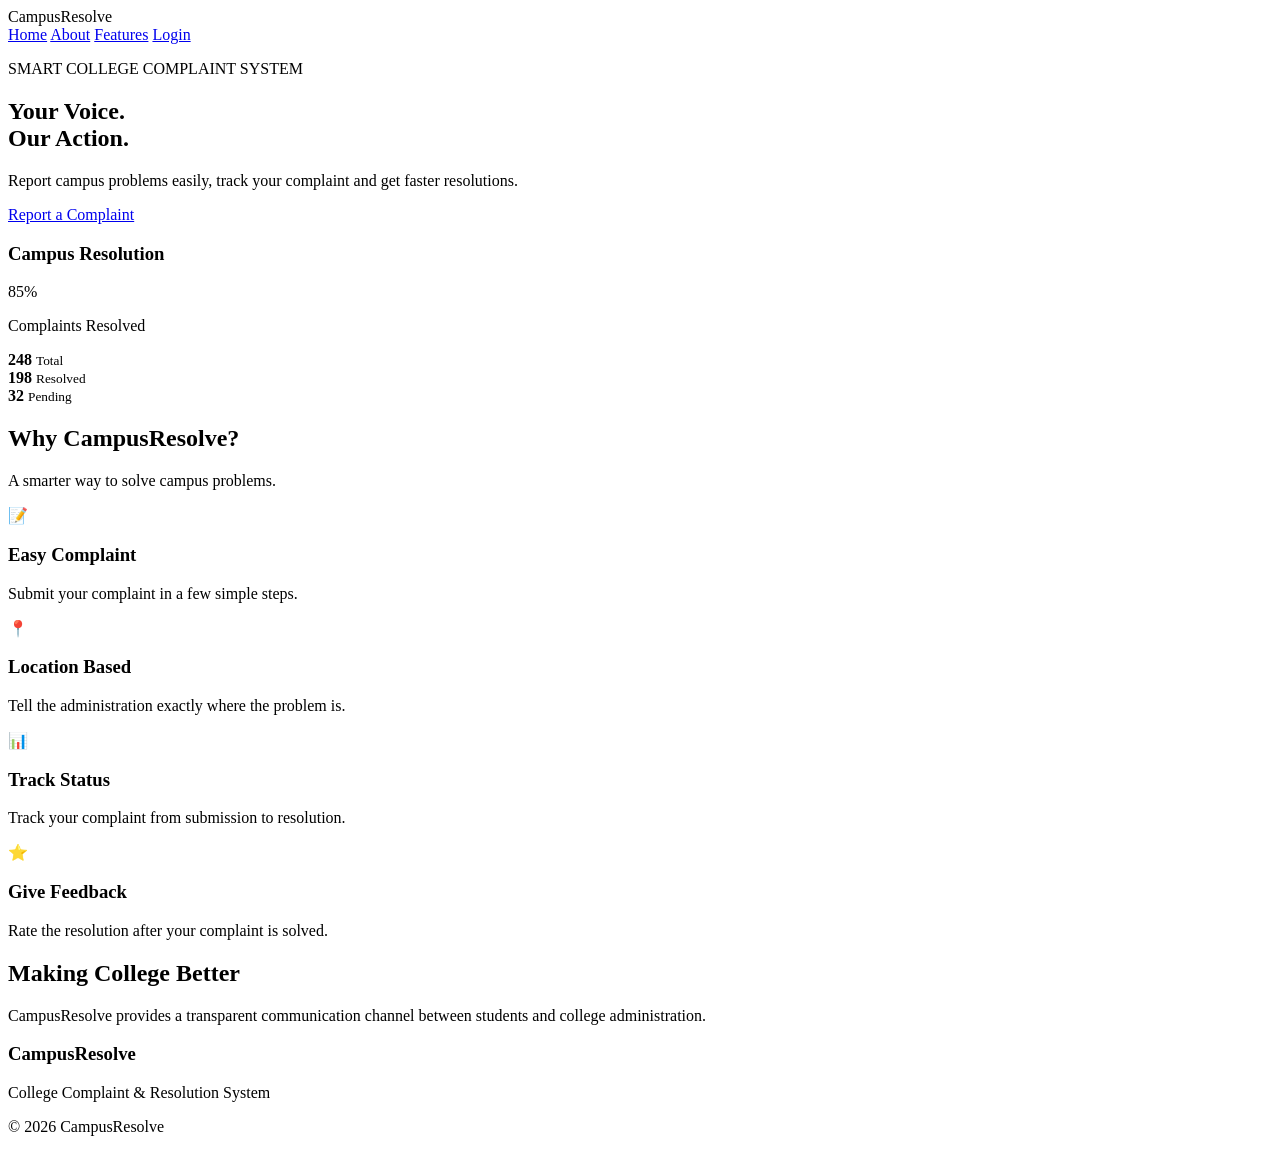
==== index.html @ 9dd42cf9 "Add files via upload" ====
<!DOCTYPE html>
<html lang="en">

<head>

    <meta charset="UTF-8">

    <meta name="viewport"
          content="width=device-width, initial-scale=1.0">

    <title>CampusResolve</title>

    <link rel="stylesheet" href="css/style.css">

</head>

<body>

    <!-- Navigation -->

    <header>

        <div class="logo">
            Campus<span>Resolve</span>
        </div>

        <nav>

            <a href="index.html">Home</a>

            <a href="#about">About</a>

            <a href="#features">Features</a>

            <a href="login.html">Login</a>

        </nav>

    </header>


    <!-- Main Hero -->

    <section class="hero">

        <div class="hero-text">

            <p class="small-title">
                SMART COLLEGE COMPLAINT SYSTEM
            </p>

            <h1>
                Your Voice.<br>
                <span>Our Action.</span>
            </h1>

            <p class="description">

                Report campus problems easily,
                track your complaint and get
                faster resolutions.

            </p>

            <a href="login.html" class="button">
                Report a Complaint
            </a>

        </div>


        <!-- Status Card -->

        <div class="status-card">

            <h3>Campus Resolution</h3>

            <div class="percentage">
                85%
            </div>

            <p>
                Complaints Resolved
            </p>

            <div class="progress">

                <div class="progress-fill"></div>

            </div>

            <div class="numbers">

                <div>
                    <b>248</b>
                    <small>Total</small>
                </div>

                <div>
                    <b>198</b>
                    <small>Resolved</small>
                </div>

                <div>
                    <b>32</b>
                    <small>Pending</small>
                </div>

            </div>

        </div>

    </section>


    <!-- Features -->

    <section id="features">

        <h2>
            Why CampusResolve?
        </h2>

        <p class="subtitle">
            A smarter way to solve campus problems.
        </p>


        <div class="feature-box">

            <div class="feature">

                <div class="icon">📝</div>

                <h3>
                    Easy Complaint
                </h3>

                <p>
                    Submit your complaint
                    in a few simple steps.
                </p>

            </div>


            <div class="feature">

                <div class="icon">📍</div>

                <h3>
                    Location Based
                </h3>

                <p>
                    Tell the administration
                    exactly where the problem is.
                </p>

            </div>


            <div class="feature">

                <div class="icon">📊</div>

                <h3>
                    Track Status
                </h3>

                <p>
                    Track your complaint
                    from submission to resolution.
                </p>

            </div>


            <div class="feature">

                <div class="icon">⭐</div>

                <h3>
                    Give Feedback
                </h3>

                <p>
                    Rate the resolution
                    after your complaint is solved.
                </p>

            </div>

        </div>

    </section>


    <!-- About -->

    <section id="about" class="about">

        <h2>
            Making College Better
        </h2>

        <p>

            CampusResolve provides a transparent
            communication channel between students
            and college administration.

        </p>

    </section>


    <!-- Footer -->

    <footer>

        <h3>
            Campus<span>Resolve</span>
        </h3>

        <p>
            College Complaint & Resolution System
        </p>

        <p>
            © 2026 CampusResolve
        </p>

    </footer>

</body>

</html>
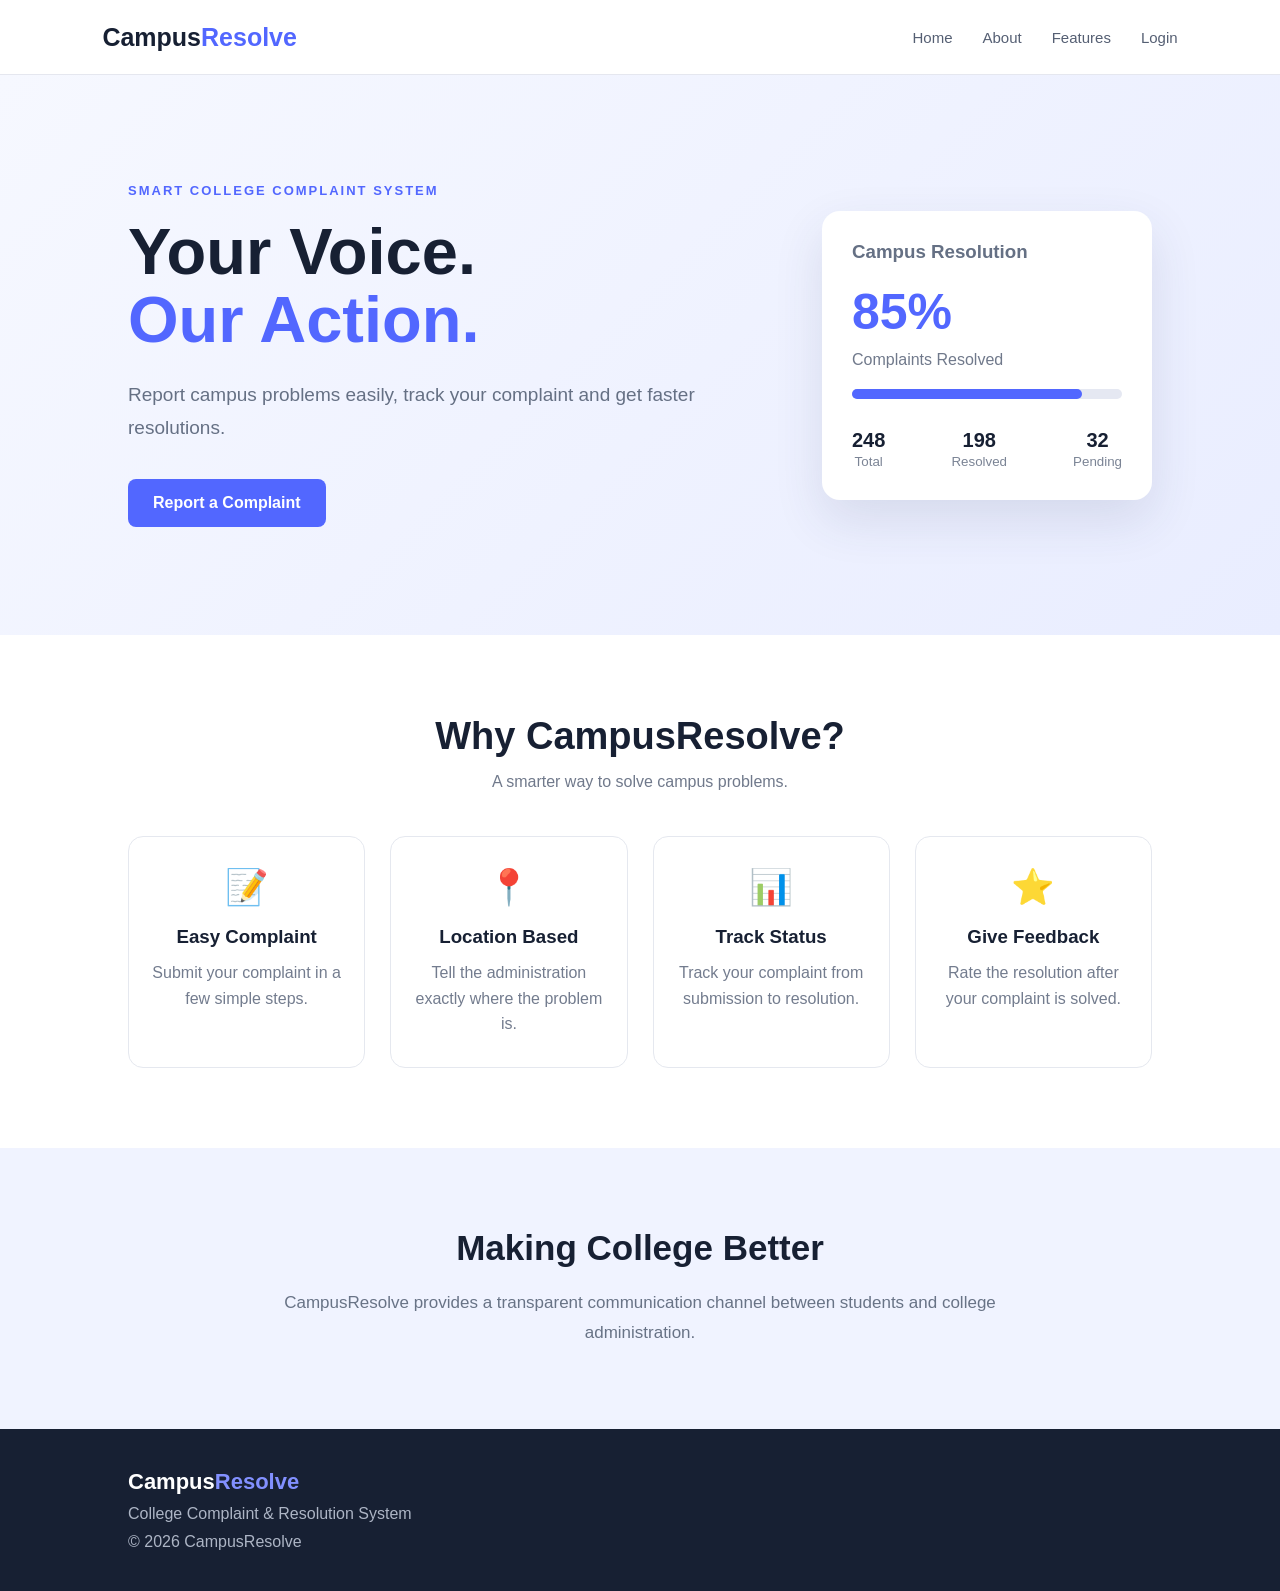
==== commit 92167754: "Fix HTML encoding issues in index.html" ====
--- a/index.html
+++ b/index.html
@@ -10,7 +10,7 @@
 
     <title>CampusResolve</title>
 
-    <link rel="stylesheet" href="css/style.css">
+    <link rel="stylesheet" href="style.css">
 
 </head>
 
@@ -235,4 +235,4 @@
 
 </body>
 
-</html>+</html>
--- a/style.css
+++ b/style.css
@@ -0,0 +1,1423 @@
+/* ========================================
+   CAMPUSRESOLVE - COMPLETE STYLE SHEET
+======================================== */
+
+
+/* ========================================
+   GENERAL
+======================================== */
+
+* {
+    margin: 0;
+    padding: 0;
+    box-sizing: border-box;
+    font-family: Arial, sans-serif;
+}
+
+body {
+    background: #f6f8ff;
+    color: #172033;
+}
+
+
+/* ========================================
+   NAVIGATION
+======================================== */
+
+header {
+    height: 75px;
+    background: white;
+    display: flex;
+    align-items: center;
+    justify-content: space-between;
+    padding: 0 8%;
+    border-bottom: 1px solid #e5e7ef;
+}
+
+.logo {
+    font-size: 25px;
+    font-weight: bold;
+}
+
+.logo span {
+    color: #5267ff;
+}
+
+nav {
+    display: flex;
+    gap: 30px;
+    align-items: center;
+}
+
+nav a {
+    text-decoration: none;
+    color: #555f73;
+    font-size: 15px;
+}
+
+nav a:hover {
+    color: #5267ff;
+}
+
+
+/* ========================================
+   HOME PAGE - HERO
+======================================== */
+
+.hero {
+    min-height: 560px;
+    padding: 80px 10%;
+    display: flex;
+    justify-content: space-between;
+    align-items: center;
+    gap: 60px;
+    background: linear-gradient(
+        135deg,
+        #f6f8ff,
+        #e9edff
+    );
+}
+
+.hero-text {
+    max-width: 600px;
+}
+
+.small-title {
+    color: #5267ff;
+    font-size: 13px;
+    font-weight: bold;
+    letter-spacing: 2px;
+    margin-bottom: 20px;
+}
+
+.hero h1 {
+    font-size: 65px;
+    line-height: 1.05;
+    margin-bottom: 25px;
+}
+
+.hero h1 span {
+    color: #5267ff;
+}
+
+.description {
+    font-size: 19px;
+    color: #657084;
+    line-height: 1.7;
+    margin-bottom: 35px;
+}
+
+.button {
+    display: inline-block;
+    padding: 15px 25px;
+    background: #5267ff;
+    color: white;
+    text-decoration: none;
+    border-radius: 8px;
+    font-weight: bold;
+}
+
+.button:hover {
+    background: #4055e8;
+}
+
+
+/* ========================================
+   HOME PAGE - STATUS CARD
+======================================== */
+
+.status-card {
+    width: 330px;
+    background: white;
+    padding: 30px;
+    border-radius: 18px;
+    box-shadow: 0 20px 50px rgba(50, 60, 100, 0.12);
+}
+
+.status-card h3 {
+    color: #657084;
+    margin-bottom: 20px;
+}
+
+.percentage {
+    font-size: 50px;
+    font-weight: bold;
+    color: #5267ff;
+}
+
+.status-card p {
+    color: #70798b;
+    margin: 10px 0 20px;
+}
+
+.progress {
+    height: 10px;
+    background: #e5e8f2;
+    border-radius: 20px;
+}
+
+.progress-fill {
+    width: 85%;
+    height: 100%;
+    background: #5267ff;
+    border-radius: 20px;
+}
+
+.numbers {
+    display: flex;
+    justify-content: space-between;
+    margin-top: 30px;
+}
+
+.numbers div {
+    text-align: center;
+}
+
+.numbers b {
+    display: block;
+    font-size: 20px;
+}
+
+.numbers small {
+    color: #7b8495;
+}
+
+
+/* ========================================
+   HOME PAGE - FEATURES
+======================================== */
+
+#features {
+    padding: 80px 10%;
+    text-align: center;
+    background: white;
+}
+
+#features h2 {
+    font-size: 38px;
+    margin-bottom: 15px;
+}
+
+.subtitle {
+    color: #70798b;
+    margin-bottom: 45px;
+}
+
+.feature-box {
+    display: grid;
+    grid-template-columns: repeat(4, 1fr);
+    gap: 25px;
+}
+
+.feature {
+    padding: 30px 20px;
+    border: 1px solid #e5e8ef;
+    border-radius: 15px;
+    transition: 0.3s;
+}
+
+.feature:hover {
+    transform: translateY(-8px);
+    box-shadow: 0 15px 35px rgba(50, 60, 100, 0.1);
+}
+
+.icon {
+    font-size: 35px;
+    margin-bottom: 18px;
+}
+
+.feature h3 {
+    margin-bottom: 12px;
+}
+
+.feature p {
+    color: #737c8e;
+    line-height: 1.6;
+}
+
+
+/* ========================================
+   ABOUT SECTION
+======================================== */
+
+.about {
+    padding: 80px 20%;
+    text-align: center;
+    background: #f0f3ff;
+}
+
+.about h2 {
+    font-size: 35px;
+    margin-bottom: 20px;
+}
+
+.about p {
+    color: #687386;
+    line-height: 1.8;
+    font-size: 17px;
+}
+
+
+/* ========================================
+   STUDENT LOGIN
+======================================== */
+
+.login-section {
+    min-height: 600px;
+    display: flex;
+    justify-content: center;
+    align-items: center;
+    padding: 60px 20px;
+    background: linear-gradient(
+        135deg,
+        #f6f8ff,
+        #e9edff
+    );
+}
+
+.login-box {
+    width: 400px;
+    background: white;
+    padding: 40px;
+    border-radius: 18px;
+    box-shadow: 0 20px 50px rgba(50, 60, 100, 0.12);
+}
+
+.login-icon {
+    width: 65px;
+    height: 65px;
+    margin: 0 auto 20px;
+    display: flex;
+    align-items: center;
+    justify-content: center;
+    background: #eef0ff;
+    border-radius: 50%;
+    font-size: 30px;
+}
+
+.login-box h1 {
+    text-align: center;
+    font-size: 30px;
+    margin-bottom: 10px;
+}
+
+.login-box > p {
+    text-align: center;
+    color: #70798b;
+    margin-bottom: 30px;
+}
+
+.login-box form {
+    display: flex;
+    flex-direction: column;
+}
+
+.login-box label {
+    font-size: 14px;
+    font-weight: bold;
+    margin-bottom: 8px;
+    color: #3d4658;
+}
+
+.login-box input {
+    padding: 14px;
+    margin-bottom: 20px;
+    border: 1px solid #dfe3ec;
+    border-radius: 8px;
+    font-size: 15px;
+    outline: none;
+}
+
+.login-box input:focus {
+    border-color: #5267ff;
+}
+
+.login-box button {
+    padding: 14px;
+    border: none;
+    border-radius: 8px;
+    background: #5267ff;
+    color: white;
+    font-size: 16px;
+    font-weight: bold;
+    cursor: pointer;
+}
+
+.login-box button:hover {
+    background: #4055e8;
+}
+
+.register-text {
+    margin-top: 25px !important;
+    font-size: 14px;
+}
+
+.register-text a {
+    color: #5267ff;
+    text-decoration: none;
+    font-weight: bold;
+}
+
+
+/* ========================================
+   STUDENT DASHBOARD
+======================================== */
+
+.dashboard {
+    min-height: 650px;
+    padding: 70px 10%;
+    background: #f6f8ff;
+}
+
+.dashboard h1 {
+    font-size: 40px;
+    margin-bottom: 10px;
+}
+
+.dashboard > p {
+    color: #687386;
+    font-size: 17px;
+    margin-bottom: 40px;
+}
+
+.dashboard-cards {
+    display: grid;
+    grid-template-columns: repeat(3, 1fr);
+    gap: 25px;
+}
+
+.dashboard-card {
+    background: white;
+    padding: 30px;
+    border-radius: 16px;
+    border: 1px solid #e5e8ef;
+    box-shadow: 0 10px 30px rgba(50, 60, 100, 0.06);
+    transition: 0.3s;
+}
+
+.dashboard-card:hover {
+    transform: translateY(-7px);
+    box-shadow: 0 15px 35px rgba(50, 60, 100, 0.12);
+}
+
+.dashboard-card h3 {
+    font-size: 21px;
+    margin-bottom: 15px;
+}
+
+.dashboard-card p {
+    color: #70798b;
+    line-height: 1.6;
+    margin-bottom: 25px;
+}
+
+.dashboard-card a {
+    display: inline-block;
+    padding: 11px 18px;
+    background: #5267ff;
+    color: white;
+    text-decoration: none;
+    border-radius: 7px;
+    font-weight: bold;
+}
+
+.dashboard-card a:hover {
+    background: #4055e8;
+}
+
+
+/* ========================================
+   COMPLAINT FORM
+======================================== */
+
+.complaint-section {
+    min-height: 700px;
+    padding: 60px 20px;
+    background: linear-gradient(
+        135deg,
+        #f6f8ff,
+        #e9edff
+    );
+    display: flex;
+    justify-content: center;
+}
+
+.complaint-box {
+    max-width: 650px;
+    width: 100%;
+    background: white;
+    padding: 40px;
+    border-radius: 18px;
+    box-shadow: 0 20px 50px rgba(50, 60, 100, 0.12);
+}
+
+.complaint-box h1 {
+    font-size: 32px;
+    margin-bottom: 10px;
+}
+
+.complaint-box > p {
+    color: #70798b;
+    margin-bottom: 30px;
+}
+
+.complaint-box form {
+    display: flex;
+    flex-direction: column;
+}
+
+.complaint-box label {
+    display: block;
+    font-size: 14px;
+    font-weight: bold;
+    color: #3d4658;
+    margin-top: 5px;
+    margin-bottom: 8px;
+}
+
+.complaint-box input,
+.complaint-box select,
+.complaint-box textarea {
+    display: block;
+    width: 100%;
+    padding: 14px;
+    margin-bottom: 22px;
+    border: 1px solid #dfe3ec;
+    border-radius: 8px;
+    font-size: 15px;
+    outline: none;
+    background: white;
+}
+
+.complaint-box input:focus,
+.complaint-box select:focus,
+.complaint-box textarea:focus {
+    border-color: #5267ff;
+}
+
+.complaint-box select {
+    cursor: pointer;
+}
+
+.complaint-box textarea {
+    min-height: 130px;
+    resize: vertical;
+}
+
+
+/* Anonymous checkbox */
+
+.anonymous {
+    display: flex;
+    align-items: center;
+    gap: 10px;
+    margin: 5px 0 25px;
+}
+
+.anonymous input {
+    width: 18px;
+    height: 18px;
+    margin: 0;
+}
+
+.anonymous label {
+    margin: 0;
+    font-weight: normal;
+}
+
+
+/* Complaint button */
+
+.complaint-box button {
+    width: 100%;
+    padding: 15px;
+    border: none;
+    border-radius: 8px;
+    background: #5267ff;
+    color: white;
+    font-size: 16px;
+    font-weight: bold;
+    cursor: pointer;
+}
+
+.complaint-box button:hover {
+    background: #4055e8;
+}
+
+
+/* ========================================
+   FOOTER
+======================================== */
+
+footer {
+    padding: 40px 10%;
+    background: #172033;
+    color: white;
+}
+
+footer h3 {
+    font-size: 22px;
+}
+
+footer h3 span {
+    color: #8290ff;
+}
+
+footer p {
+    margin-top: 10px;
+    color: #adb5c5;
+}
+
+
+/* ========================================
+   MOBILE RESPONSIVE
+======================================== */
+
+@media (max-width: 900px) {
+
+    .hero {
+        flex-direction: column;
+        text-align: center;
+    }
+
+    .hero h1 {
+        font-size: 50px;
+    }
+
+    .feature-box {
+        grid-template-columns: repeat(2, 1fr);
+    }
+
+    .dashboard-cards {
+        grid-template-columns: 1fr;
+    }
+
+}
+
+
+@media (max-width: 600px) {
+
+    header {
+        height: auto;
+        padding: 20px;
+        flex-direction: column;
+        gap: 15px;
+    }
+
+    nav {
+        gap: 15px;
+        flex-wrap: wrap;
+        justify-content: center;
+    }
+
+    .hero {
+        padding: 50px 20px;
+    }
+
+    .hero h1 {
+        font-size: 42px;
+    }
+
+    .status-card {
+        width: 100%;
+        max-width: 330px;
+    }
+
+    .feature-box {
+        grid-template-columns: 1fr;
+    }
+
+    .login-box,
+    .complaint-box {
+        padding: 25px;
+    }
+
+    .about {
+        padding: 60px 25px;
+    }
+
+}
+/* ========================================
+   MY COMPLAINTS PAGE
+======================================== */
+
+.complaints-page {
+    min-height: 700px;
+    padding: 60px 10%;
+    background: #f6f8ff;
+}
+
+.complaints-container {
+    max-width: 900px;
+    margin: auto;
+}
+
+.complaints-container h1 {
+    font-size: 38px;
+    margin-bottom: 10px;
+}
+
+.complaints-intro {
+    color: #687386;
+    font-size: 17px;
+    margin-bottom: 35px;
+}
+
+.complaint-card {
+    background: white;
+    padding: 30px;
+    margin-bottom: 25px;
+    border-radius: 16px;
+    border: 1px solid #e5e8ef;
+    box-shadow: 0 10px 30px rgba(50, 60, 100, 0.06);
+}
+
+.complaint-top {
+    display: flex;
+    justify-content: space-between;
+    align-items: flex-start;
+    gap: 20px;
+}
+
+.complaint-id {
+    color: #5267ff;
+    font-size: 13px;
+    font-weight: bold;
+}
+
+.complaint-card h2 {
+    font-size: 22px;
+    margin-top: 8px;
+}
+
+.status {
+    padding: 8px 15px;
+    border-radius: 20px;
+    font-size: 13px;
+    font-weight: bold;
+}
+
+.status.pending {
+    background: #fff3cd;
+    color: #856404;
+}
+
+.status.resolved {
+    background: #d4edda;
+    color: #155724;
+}
+
+.complaint-details {
+    display: grid;
+    grid-template-columns: 1fr 1fr;
+    gap: 12px;
+    margin: 25px 0;
+    padding: 20px;
+    background: #f8f9fd;
+    border-radius: 10px;
+}
+
+.complaint-details p {
+    color: #687386;
+}
+
+.complaint-details strong {
+    color: #30394b;
+}
+
+.track-button {
+    display: inline-block;
+    padding: 11px 20px;
+    background: #5267ff;
+    color: white;
+    text-decoration: none;
+    border-radius: 7px;
+    font-weight: bold;
+}
+
+.track-button:hover {
+    background: #4055e8;
+}
+
+
+/* Mobile */
+
+@media (max-width: 600px) {
+
+    .complaints-page {
+        padding: 40px 20px;
+    }
+
+    .complaint-top {
+        flex-direction: column;
+    }
+
+    .complaint-details {
+        grid-template-columns: 1fr;
+    }
+
+}
+/* ========================================
+   TRACK COMPLAINT PAGE
+======================================== */
+
+.track-page {
+    min-height: 700px;
+    padding: 60px 20px;
+    background: #f6f8ff;
+}
+
+.track-container {
+    max-width: 850px;
+    margin: auto;
+}
+
+.track-container > h1 {
+    font-size: 38px;
+    margin-bottom: 10px;
+}
+
+.track-intro {
+    color: #687386;
+    font-size: 17px;
+    margin-bottom: 35px;
+}
+
+.track-card {
+    background: white;
+    padding: 35px;
+    border-radius: 18px;
+    box-shadow: 0 15px 40px rgba(50, 60, 100, 0.08);
+}
+
+.track-header {
+    display: flex;
+    justify-content: space-between;
+    align-items: flex-start;
+    gap: 20px;
+    padding-bottom: 25px;
+    border-bottom: 1px solid #e8eaf0;
+}
+
+.track-header span {
+    color: #5267ff;
+    font-size: 13px;
+    font-weight: bold;
+}
+
+.track-header h2 {
+    margin-top: 8px;
+    font-size: 23px;
+}
+
+.track-status {
+    padding: 8px 16px;
+    border-radius: 20px;
+    background: #fff3cd;
+    color: #856404;
+    font-size: 13px;
+}
+
+.track-info {
+    display: grid;
+    grid-template-columns: repeat(3, 1fr);
+    gap: 15px;
+    padding: 25px 0;
+}
+
+.track-info p {
+    color: #687386;
+}
+
+.track-info strong {
+    color: #30394b;
+}
+
+.timeline-title {
+    font-size: 21px;
+    margin: 15px 0 25px;
+}
+
+.timeline {
+    border-left: 3px solid #e2e5ed;
+    margin-left: 15px;
+    padding-left: 30px;
+}
+
+.timeline-item {
+    position: relative;
+    padding-bottom: 35px;
+}
+
+.timeline-dot {
+    position: absolute;
+    left: -47px;
+    top: 0;
+    width: 30px;
+    height: 30px;
+    border-radius: 50%;
+    background: #e2e5ed;
+    color: #687386;
+    display: flex;
+    align-items: center;
+    justify-content: center;
+    font-weight: bold;
+}
+
+.timeline-item.completed .timeline-dot {
+    background: #5267ff;
+    color: white;
+}
+
+.timeline-item.active .timeline-dot {
+    background: #5267ff;
+    color: white;
+    box-shadow: 0 0 0 6px #e8ebff;
+}
+
+.timeline-item h3 {
+    font-size: 17px;
+    margin-bottom: 7px;
+}
+
+.timeline-item p {
+    color: #70798b;
+    line-height: 1.5;
+}
+
+.resolution-box {
+    margin-top: 20px;
+    padding: 20px;
+    background: #f0f3ff;
+    border-radius: 10px;
+}
+
+.resolution-box h3 {
+    margin-bottom: 8px;
+}
+
+.resolution-box p {
+    color: #687386;
+}
+
+
+/* Mobile */
+
+@media (max-width: 600px) {
+
+    .track-header {
+        flex-direction: column;
+    }
+
+    .track-info {
+        grid-template-columns: 1fr;
+    }
+
+    .track-card {
+        padding: 25px;
+    }
+
+}
+/* ========================================
+   ADMIN DASHBOARD
+======================================== */
+
+.admin-dashboard {
+    min-height: 750px;
+    padding: 60px 8%;
+    background: #f6f8ff;
+}
+
+.admin-container {
+    max-width: 1200px;
+    margin: auto;
+}
+
+.admin-container > h1 {
+    font-size: 38px;
+    margin-bottom: 10px;
+}
+
+.admin-intro {
+    color: #687386;
+    font-size: 17px;
+    margin-bottom: 40px;
+}
+
+
+/* Statistics */
+
+.admin-stats {
+    display: grid;
+    grid-template-columns: repeat(4, 1fr);
+    gap: 20px;
+    margin-bottom: 50px;
+}
+
+.stat-card {
+    background: white;
+    padding: 25px;
+    border-radius: 15px;
+    border: 1px solid #e5e8ef;
+    display: flex;
+    align-items: center;
+    gap: 18px;
+    box-shadow: 0 8px 25px rgba(50, 60, 100, 0.06);
+}
+
+.stat-icon {
+    width: 50px;
+    height: 50px;
+    display: flex;
+    align-items: center;
+    justify-content: center;
+    background: #eef0ff;
+    border-radius: 12px;
+    font-size: 25px;
+}
+
+.stat-card h2 {
+    font-size: 28px;
+    margin-bottom: 4px;
+}
+
+.stat-card p {
+    color: #70798b;
+    font-size: 14px;
+}
+
+
+/* Section Heading */
+
+.admin-section-header {
+    margin-bottom: 20px;
+}
+
+.admin-section-header h2 {
+    font-size: 25px;
+    margin-bottom: 6px;
+}
+
+.admin-section-header p {
+    color: #70798b;
+}
+
+
+/* Complaint */
+
+.admin-complaint {
+    background: white;
+    padding: 25px 30px;
+    margin-bottom: 18px;
+    border-radius: 14px;
+    border: 1px solid #e5e8ef;
+    display: flex;
+    justify-content: space-between;
+    align-items: center;
+    gap: 20px;
+}
+
+.admin-complaint-main h3 {
+    margin: 8px 0 12px;
+    font-size: 20px;
+}
+
+.admin-complaint-main p {
+    display: inline-block;
+    color: #70798b;
+    margin-right: 20px;
+    font-size: 14px;
+}
+
+.admin-complaint-side {
+    display: flex;
+    align-items: center;
+    gap: 15px;
+}
+
+.admin-action {
+    display: inline-block;
+    padding: 10px 18px;
+    background: #5267ff;
+    color: white;
+    text-decoration: none;
+    border-radius: 7px;
+    font-weight: bold;
+}
+
+.admin-action:hover {
+    background: #4055e8;
+}
+
+
+/* Mobile */
+
+@media (max-width: 900px) {
+
+    .admin-stats {
+        grid-template-columns: repeat(2, 1fr);
+    }
+
+}
+
+@media (max-width: 600px) {
+
+    .admin-dashboard {
+        padding: 40px 20px;
+    }
+
+    .admin-stats {
+        grid-template-columns: 1fr;
+    }
+
+    .admin-complaint {
+        flex-direction: column;
+        align-items: flex-start;
+    }
+
+    .admin-complaint-side {
+        width: 100%;
+        justify-content: space-between;
+    }
+
+}
+/* ========================================
+   ADMIN RESOLUTION
+======================================== */
+
+.resolution-page {
+    min-height: 750px;
+    padding: 60px 20px;
+    background: #f6f8ff;
+}
+
+.resolution-container {
+    max-width: 850px;
+    margin: auto;
+}
+
+.resolution-container > h1 {
+    font-size: 38px;
+    margin-bottom: 10px;
+}
+
+.resolution-intro {
+    color: #687386;
+    font-size: 17px;
+    margin-bottom: 35px;
+}
+
+.resolution-card {
+    background: white;
+    padding: 35px;
+    border-radius: 18px;
+    box-shadow: 0 15px 40px rgba(50, 60, 100, 0.08);
+}
+
+.resolution-heading {
+    display: flex;
+    justify-content: space-between;
+    align-items: flex-start;
+    gap: 20px;
+    padding-bottom: 25px;
+    border-bottom: 1px solid #e8eaf0;
+}
+
+.resolution-heading h2 {
+    font-size: 24px;
+    margin-top: 8px;
+}
+
+.resolution-details {
+    display: grid;
+    grid-template-columns: 1fr 1fr;
+    gap: 15px;
+    padding: 25px 0;
+}
+
+.resolution-details p {
+    color: #687386;
+}
+
+.resolution-details strong {
+    color: #30394b;
+}
+
+.description-box {
+    padding: 20px;
+    margin-bottom: 30px;
+    background: #f8f9fd;
+    border-radius: 10px;
+}
+
+.description-box h3 {
+    margin-bottom: 10px;
+}
+
+.description-box p {
+    color: #687386;
+    line-height: 1.7;
+}
+
+.resolution-card form {
+    display: flex;
+    flex-direction: column;
+}
+
+.resolution-card label {
+    font-size: 14px;
+    font-weight: bold;
+    color: #3d4658;
+    margin-bottom: 8px;
+}
+
+.resolution-card select,
+.resolution-card textarea {
+    width: 100%;
+    padding: 14px;
+    margin-bottom: 22px;
+    border: 1px solid #dfe3ec;
+    border-radius: 8px;
+    font-size: 15px;
+    outline: none;
+    background: white;
+}
+
+.resolution-card select:focus,
+.resolution-card textarea:focus {
+    border-color: #5267ff;
+}
+
+.resolution-card button {
+    width: 100%;
+    padding: 15px;
+    border: none;
+    border-radius: 8px;
+    background: #5267ff;
+    color: white;
+    font-size: 16px;
+    font-weight: bold;
+    cursor: pointer;
+}
+
+.resolution-card button:hover {
+    background: #4055e8;
+}
+
+.back-button {
+    display: inline-block;
+    margin-top: 20px;
+    color: #5267ff;
+    text-decoration: none;
+    font-weight: bold;
+}
+
+
+/* Mobile */
+
+@media (max-width: 600px) {
+
+    .resolution-heading {
+        flex-direction: column;
+    }
+
+    .resolution-details {
+        grid-template-columns: 1fr;
+    }
+
+    .resolution-card {
+        padding: 25px;
+    }
+
+}
+```css
+/* ========================================
+   SUBMIT COMPLAINT PAGE
+======================================== */
+
+.complaint-page {
+    min-height: 750px;
+    padding: 60px 20px;
+    background: #f6f8ff;
+}
+
+.complaint-container {
+    max-width: 750px;
+    margin: auto;
+    background: white;
+    padding: 40px;
+    border-radius: 18px;
+    box-shadow: 0 15px 40px rgba(50, 60, 100, 0.08);
+}
+
+.complaint-container h1 {
+    font-size: 36px;
+    margin-bottom: 10px;
+}
+
+.complaint-intro {
+    color: #687386;
+    font-size: 17px;
+    margin-bottom: 30px;
+}
+
+.complaint-container form {
+    display: flex;
+    flex-direction: column;
+}
+
+.complaint-container label {
+    font-size: 14px;
+    font-weight: bold;
+    color: #30394b;
+    margin-bottom: 8px;
+}
+
+.complaint-container input[type="text"],
+.complaint-container select,
+.complaint-container textarea {
+    width: 100%;
+    padding: 14px;
+    margin-bottom: 22px;
+    border: 1px solid #dfe3ec;
+    border-radius: 8px;
+    font-size: 15px;
+    font-family: inherit;
+    outline: none;
+    box-sizing: border-box;
+}
+
+.complaint-container input[type="text"]:focus,
+.complaint-container select:focus,
+.complaint-container textarea:focus {
+    border-color: #5267ff;
+}
+
+.complaint-container textarea {
+    resize: vertical;
+}
+
+.anonymous-option {
+    display: flex !important;
+    align-items: center;
+    gap: 10px;
+    margin: 5px 0 25px;
+    font-weight: normal !important;
+    color: #687386 !important;
+}
+
+.anonymous-option input {
+    width: 17px;
+    height: 17px;
+}
+
+.complaint-container button {
+    width: 100%;
+    padding: 15px;
+    border: none;
+    border-radius: 8px;
+    background: #5267ff;
+    color: white;
+    font-size: 16px;
+    font-weight: bold;
+    cursor: pointer;
+}
+
+.complaint-container button:hover {
+    background: #4055e8;
+}
+
+
+/* Mobile */
+
+@media (max-width: 600px) {
+
+    .complaint-container {
+        padding: 25px;
+    }
+
+    .complaint-container h1 {
+        font-size: 29px;
+    }
+
+}
+```
+```css
+/* ========================================
+   LOGIN OPTIONS
+======================================== */
+
+.login-option {
+    background: #f8f9ff;
+    border: 1px solid #e2e5f0;
+    border-radius: 14px;
+    padding: 22px;
+    margin-top: 20px;
+    text-align: left;
+}
+
+.login-option h2 {
+    margin-bottom: 8px;
+    font-size: 21px;
+}
+
+.login-option p {
+    color: #687386;
+    font-size: 14px;
+    line-height: 1.6;
+    margin-bottom: 18px;
+}
+
+.login-option-button {
+    display: block;
+    width: 100%;
+    box-sizing: border-box;
+    padding: 13px;
+    background: #5267ff;
+    color: white;
+    text-align: center;
+    text-decoration: none;
+    border-radius: 8px;
+    font-weight: bold;
+    transition: 0.3s;
+}
+
+.login-option-button:hover {
+    background: #4055e8;
+    transform: translateY(-2px);
+}
+
+.admin-option {
+    background: #fafaff;
+}
+
+.admin-button {
+    background: #30394b;
+}
+
+.admin-button:hover {
+    background: #1f2633;
+}
+
+.login-box > .back-button {
+    display: inline-block;
+    margin-top: 25px;
+}
+
+
+/* Mobile */
+
+@media (max-width: 600px) {
+
+    .login-box {
+        width: 90%;
+        box-sizing: border-box;
+        padding: 25px;
+    }
+
+    .login-option {
+        padding: 18px;
+    }
+
+}
+```
